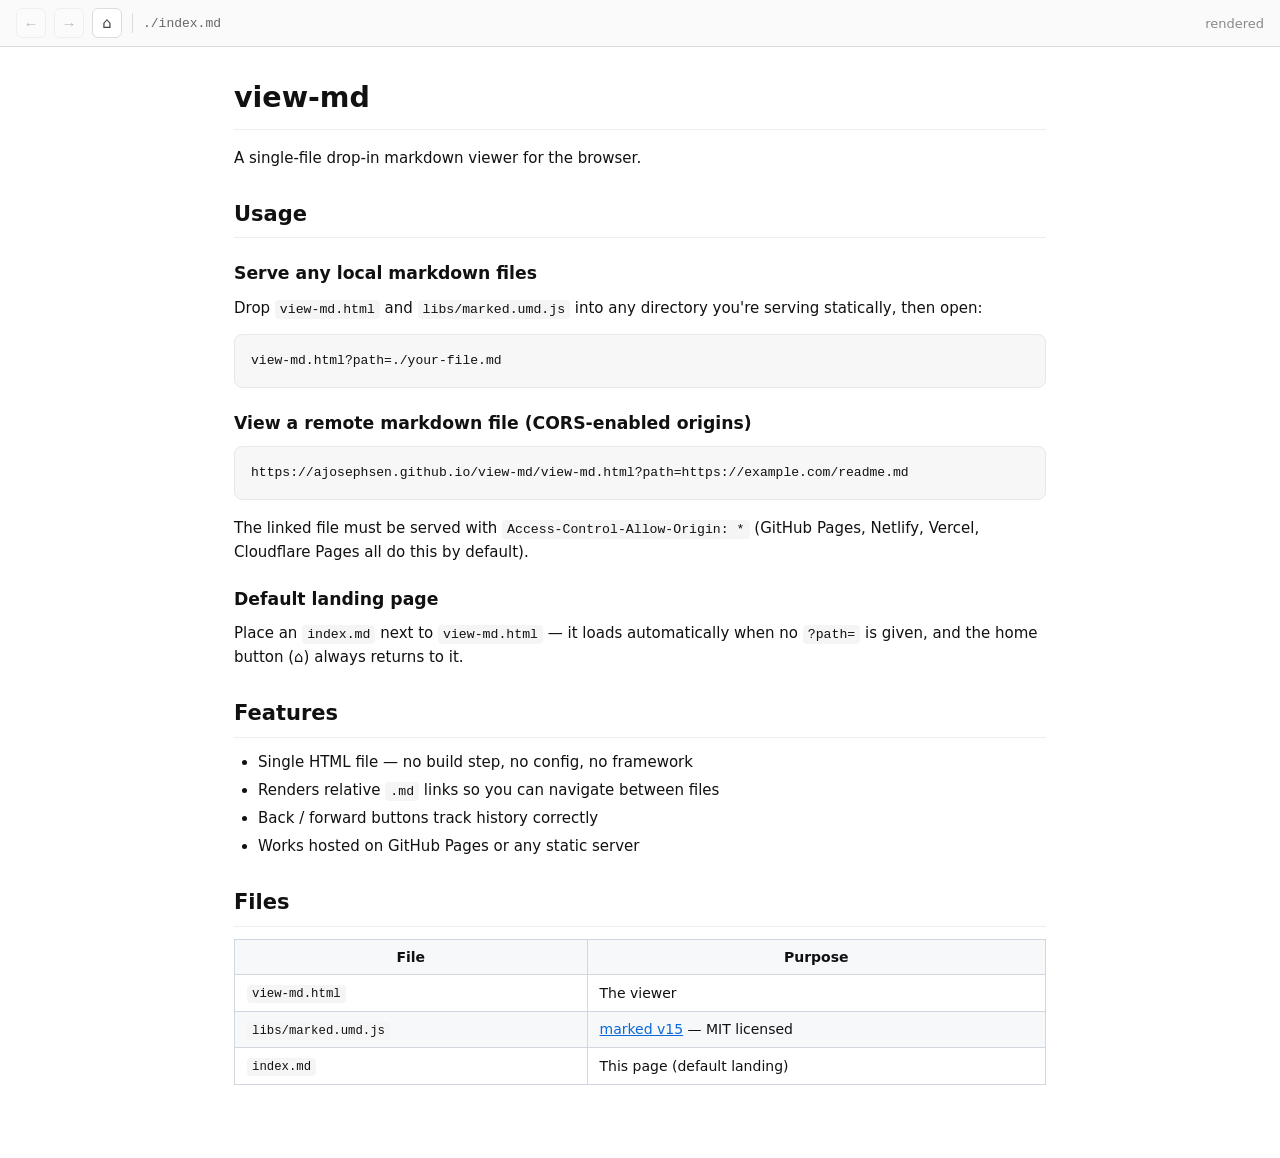
==== view-md.html @ 4ab385a2 "Initial commit: view-md single-file markdown viewer" ====
<!doctype html>
<html lang="en">
<head>
  <meta charset="UTF-8" />
  <meta name="viewport" content="width=device-width, initial-scale=1.0" />
  <title>Markdown Viewer</title>
  <style>
    *, *::before, *::after { box-sizing: border-box; }
    body { font-family: system-ui, -apple-system, Segoe UI, Roboto, sans-serif; margin: 0; color: #111; background: #fff; }

    #topbar {
      display: flex; align-items: center; gap: 8px;
      padding: 8px 16px; border-bottom: 1px solid #ddd;
      background: #fafafa; position: sticky; top: 0; z-index: 10;
    }
    .nav-btn {
      display: inline-flex; align-items: center; justify-content: center;
      width: 30px; height: 30px; border: 1px solid #ddd; border-radius: 6px;
      background: #fff; cursor: pointer; font-size: 15px; color: #444;
      text-decoration: none; user-select: none; flex-shrink: 0;
      transition: background 0.1s, color 0.1s;
    }
    .nav-btn:hover:not([disabled]) { background: #f0f0f0; color: #111; }
    .nav-btn[disabled] { opacity: 0.35; cursor: default; pointer-events: none; }
    .nav-sep { width: 1px; height: 20px; background: #ddd; margin: 0 2px; flex-shrink: 0; }
    #filePath {
      font-size: 13px; color: #666; font-family: ui-monospace, SFMono-Regular, Menlo, monospace;
      overflow: hidden; text-overflow: ellipsis; white-space: nowrap; min-width: 0;
    }
    #status { font-size: 13px; color: #888; margin-left: auto; white-space: nowrap; }

    #content {
      max-width: 860px; margin: 0 auto; padding: 28px 24px 60px;
      font-size: 15px; line-height: 1.6;
    }

    /* Markdown styling */
    #content h1 { font-size: 1.9em; border-bottom: 1px solid #eee; padding-bottom: 8px; margin: 0 0 16px; }
    #content h2 { font-size: 1.4em; border-bottom: 1px solid #eee; padding-bottom: 6px; margin: 28px 0 12px; }
    #content h3 { font-size: 1.15em; margin: 22px 0 8px; }
    #content h4, #content h5, #content h6 { margin: 18px 0 6px; }
    #content p { margin: 0 0 14px; }
    #content ul, #content ol { padding-left: 24px; margin: 0 0 14px; }
    #content li { margin-bottom: 4px; }
    #content code {
      font-family: ui-monospace, SFMono-Regular, Menlo, monospace;
      background: #f5f5f5; padding: 2px 5px; border-radius: 4px; font-size: 0.88em;
    }
    #content pre {
      background: #f7f7f7; border: 1px solid #e8e8e8; border-radius: 8px;
      padding: 14px 16px; overflow-x: auto; margin: 0 0 16px;
    }
    #content pre code { background: none; padding: 0; font-size: 0.87em; }
    #content blockquote {
      border-left: 4px solid #d0d7de; margin: 0 0 14px; padding: 4px 16px; color: #555;
    }
    #content table { border-collapse: collapse; width: 100%; margin: 0 0 16px; font-size: 14px; }
    #content th, #content td { border: 1px solid #d0d7de; padding: 6px 12px; }
    #content th { background: #f6f8fa; font-weight: 600; }
    #content tr:nth-child(even) { background: #f6f8fa; }
    #content a { color: #0969da; }
    #content a:hover { text-decoration: none; }
    #content hr { border: none; border-top: 1px solid #eee; margin: 24px 0; }
    #content img { max-width: 100%; border-radius: 4px; }

    #error {
      display: none; margin: 40px auto; max-width: 600px; padding: 20px 24px;
      background: #fff8f8; border: 1px solid #fca5a5; border-radius: 8px; color: #991b1b;
    }
    #error code { background: #fee2e2; }
  </style>
</head>
<body>

  <div id="topbar">
    <button class="nav-btn" id="btnBack"    title="Back">&#8592;</button>
    <button class="nav-btn" id="btnForward" title="Forward">&#8594;</button>
    <a class="nav-btn"  href="view-md.html" title="Home (index.md)">&#8962;</a>
    <div class="nav-sep"></div>
    <span id="filePath">—</span>
    <span id="status">Loading…</span>
  </div>

  <div id="error">
    <strong>Could not load file</strong><br>
    <span id="errorDetail"></span>
  </div>

  <div id="content"></div>

  <script src="./libs/marked.umd.js"></script>
  <script>
    const content     = document.getElementById('content');
    const filePath    = document.getElementById('filePath');
    const status      = document.getElementById('status');
    const errorBox    = document.getElementById('error');
    const errorDetail = document.getElementById('errorDetail');
    const btnBack     = document.getElementById('btnBack');
    const btnForward  = document.getElementById('btnForward');

    function updateNavButtons() {
      // history.length only tells us total entries, not position.
      // We track position ourselves via sessionStorage.
      const pos = parseInt(sessionStorage.getItem('mdNavPos') || '0', 10);
      const len = parseInt(sessionStorage.getItem('mdNavLen') || '1', 10);
      btnBack.disabled    = pos <= 0;
      btnForward.disabled = pos >= len - 1;
    }

    btnBack.addEventListener('click', () => history.back());
    btnForward.addEventListener('click', () => history.forward());

    // Track navigation position so we can en/disable the buttons.
    window.addEventListener('pageshow', updateNavButtons);

    // Given a link href found inside a markdown file at currentFilePath (relative to
    // this page), resolve it to a path also relative to this page.
    function resolveRelative(href, currentFilePath) {
      try {
        const pageDir = window.location.href.split('?')[0].replace(/[^/]+$/, '');
        const fileUrl = new URL(currentFilePath, pageDir);
        const fileDir = fileUrl.href.replace(/[^/]+$/, '');
        const resolved = new URL(href, fileDir);
        // Build relative path from pageDir back to resolved
        const pageParts  = new URL(pageDir).pathname.replace(/\/$/, '').split('/').filter(Boolean);
        const resParts   = resolved.pathname.split('/').filter(Boolean);
        let i = 0;
        while (i < pageParts.length && i < resParts.length && pageParts[i] === resParts[i]) i++;
        const ups  = pageParts.length - i;
        const down = resParts.slice(i).join('/');
        return (ups > 0 ? '../'.repeat(ups) : './') + down;
      } catch (e) {
        return href; // leave unchanged on error
      }
    }

    function renderMarkdown(text, currentFilePath) {
      const m = window.marked;
      if (!m) return null;
      try {
        // Custom renderer: rewrite .md links to open through view-md.html
        const renderer = new m.Renderer();
        renderer.link = function({ href, title, tokens }) {
          const labelHtml = tokens ? m.Parser.parseInline(tokens, renderer) : (title || href);
          if (href && /\.md(#.*)?$/i.test(href) && !/^https?:\/\//i.test(href)) {
            const anchor  = href.includes('#') ? href.slice(href.indexOf('#')) : '';
            const mdHref  = href.includes('#') ? href.slice(0, href.indexOf('#')) : href;
            const resolved = resolveRelative(mdHref, currentFilePath);
            const dest = `view-md.html?path=${encodeURIComponent(resolved)}${anchor}`;
            const titleAttr = title ? ` title="${title}"` : '';
            return `<a href="${dest}"${titleAttr}>${labelHtml}</a>`;
          }
          const titleAttr = title ? ` title="${title}"` : '';
          const ext = href && (href.startsWith('http') || href.startsWith('//')) ? ' target="_blank" rel="noopener"' : '';
          return `<a href="${href}"${titleAttr}${ext}>${labelHtml}</a>`;
        };

        if (typeof m.parse === 'function') return m.parse(text, { renderer });
        if (typeof m === 'function') return m(text, { renderer });
      } catch (e) {
        console.error('Markdown render failed:', e);
      }
      return null;
    }

    function getPathParam() {
      // Accept ?path=... or ?=... or bare hash #...
      const params = new URLSearchParams(window.location.search);
      if (params.has('path')) return params.get('path');
      // Fallback: first positional value (e.g. ?../foo/bar.md)
      const raw = window.location.search.slice(1);
      if (raw && !raw.includes('=')) return decodeURIComponent(raw);
      // Fallback: hash
      const hash = window.location.hash.slice(1);
      if (hash) return decodeURIComponent(hash);
      return null;
    }

    async function loadFile(path) {
      filePath.textContent = path;
      document.title = path.split('/').pop() + ' — Markdown Viewer';

      const res = await fetch(path);
      if (!res.ok) throw new Error(`HTTP ${res.status} — ${path}`);
      const text = await res.text();

      const html = renderMarkdown(text, path);
      if (html !== null) {
        content.innerHTML = html;
        status.textContent = 'rendered';
      } else {
        content.textContent = text;
        status.textContent = 'plain text (marked unavailable)';
      }
    }

    const DEFAULT_FILE = './index.md';

    // Maintain nav position using history.state (survives back/forward) and
    // sessionStorage for the total stack length.
    (function initNavTracking() {
      if (history.state && typeof history.state.mdNavPos === 'number') {
        // Restored via back/forward — position is already in history.state
        sessionStorage.setItem('mdNavPos', history.state.mdNavPos);
      } else {
        // Fresh navigation — advance the position counter
        const prev = parseInt(sessionStorage.getItem('mdNavPos') || '-1', 10);
        const newPos = prev + 1;
        sessionStorage.setItem('mdNavPos', newPos);
        sessionStorage.setItem('mdNavLen', newPos + 1);
        history.replaceState({ mdNavPos: newPos }, '');
      }
      updateNavButtons();
    })();

    (async () => {
      const path = getPathParam() || DEFAULT_FILE;

      try {
        await loadFile(path);
        status.textContent = 'rendered';
      } catch (err) {
        if (path === DEFAULT_FILE) {
          // Default index not found — show usage hint
          filePath.textContent = 'No file specified';
          status.textContent = '';
          content.innerHTML = `
            <h2>Markdown Viewer</h2>
            <p>Provide a file path via the <code>path</code> query parameter:</p>
            <pre>view-md.html?path=../project-data/projects/my-project.md</pre>
            <p class="muted">Or place an <code>index.md</code> next to this file for a default landing page.</p>
          `;
        } else {
          status.textContent = 'error';
          errorBox.style.display = 'block';
          errorDetail.innerHTML = `<code>${String(err)}</code>`;
          content.innerHTML = '';
        }
      }
    })();
  </script>
</body>
</html>
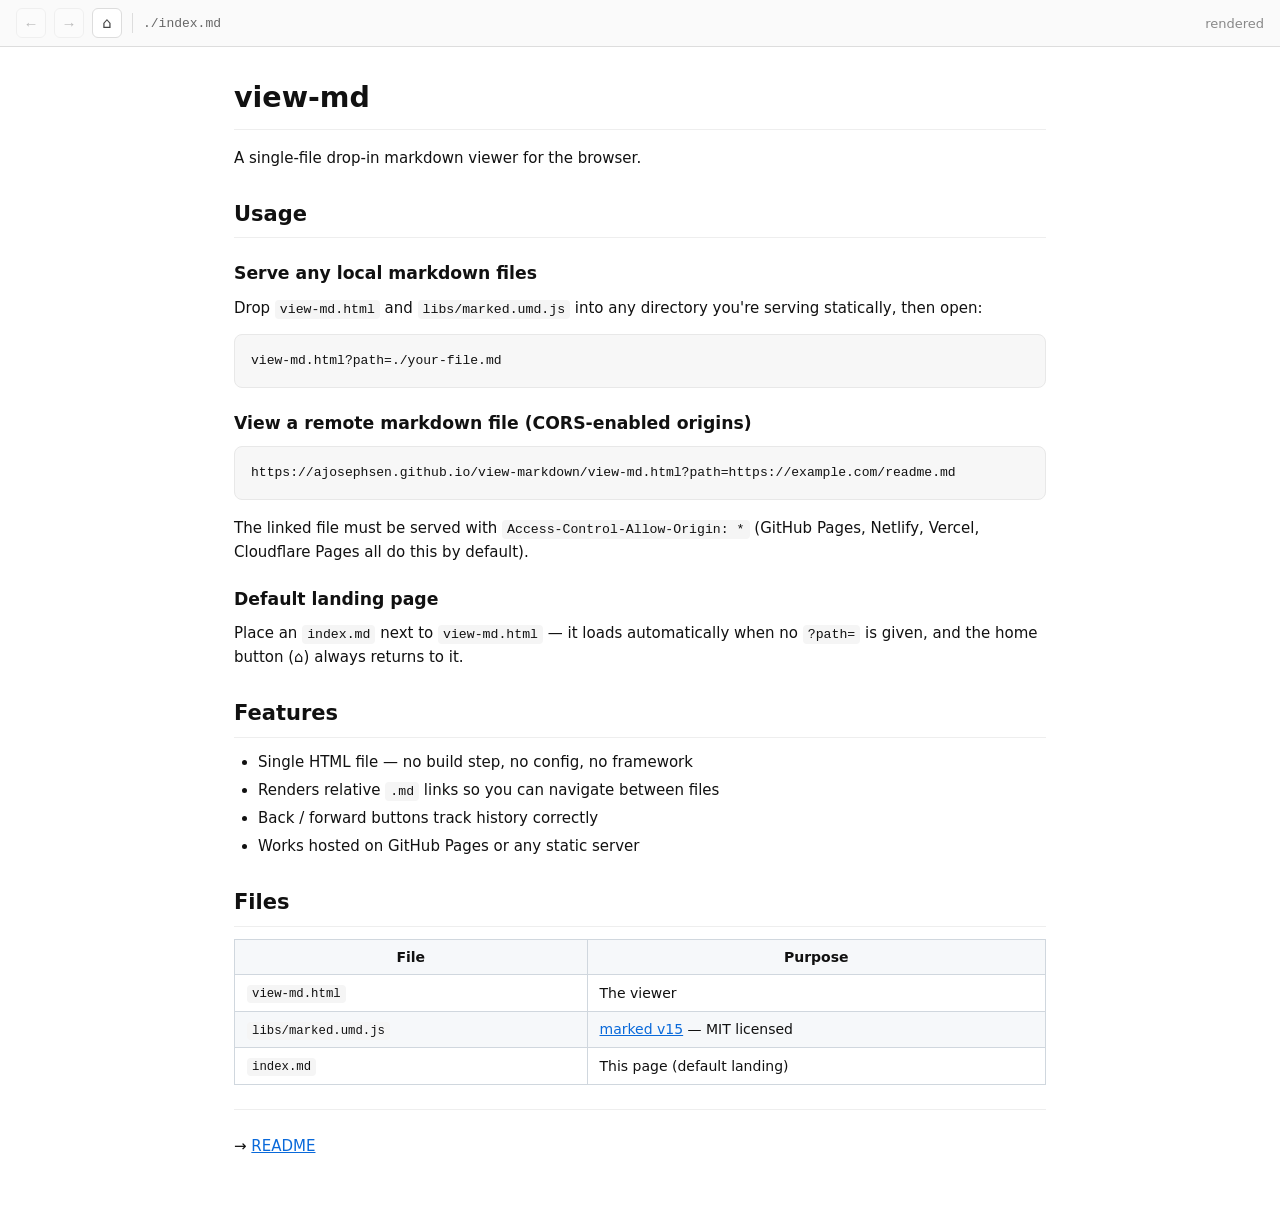
==== commit 578981c8: "Cross-link README/index, add ?css= stylesheet parameter to viewer" ====
--- a/view-md.html
+++ b/view-md.html
@@ -176,6 +176,17 @@
       return null;
     }
 
+    // Inject an extra stylesheet if ?css= is provided
+    (function applyCssParam() {
+      const params = new URLSearchParams(window.location.search);
+      const cssPath = params.get('css');
+      if (!cssPath) return;
+      const link = document.createElement('link');
+      link.rel = 'stylesheet';
+      link.href = cssPath;
+      document.head.appendChild(link);
+    })();
+
     async function loadFile(path) {
       filePath.textContent = path;
       document.title = path.split('/').pop() + ' — Markdown Viewer';
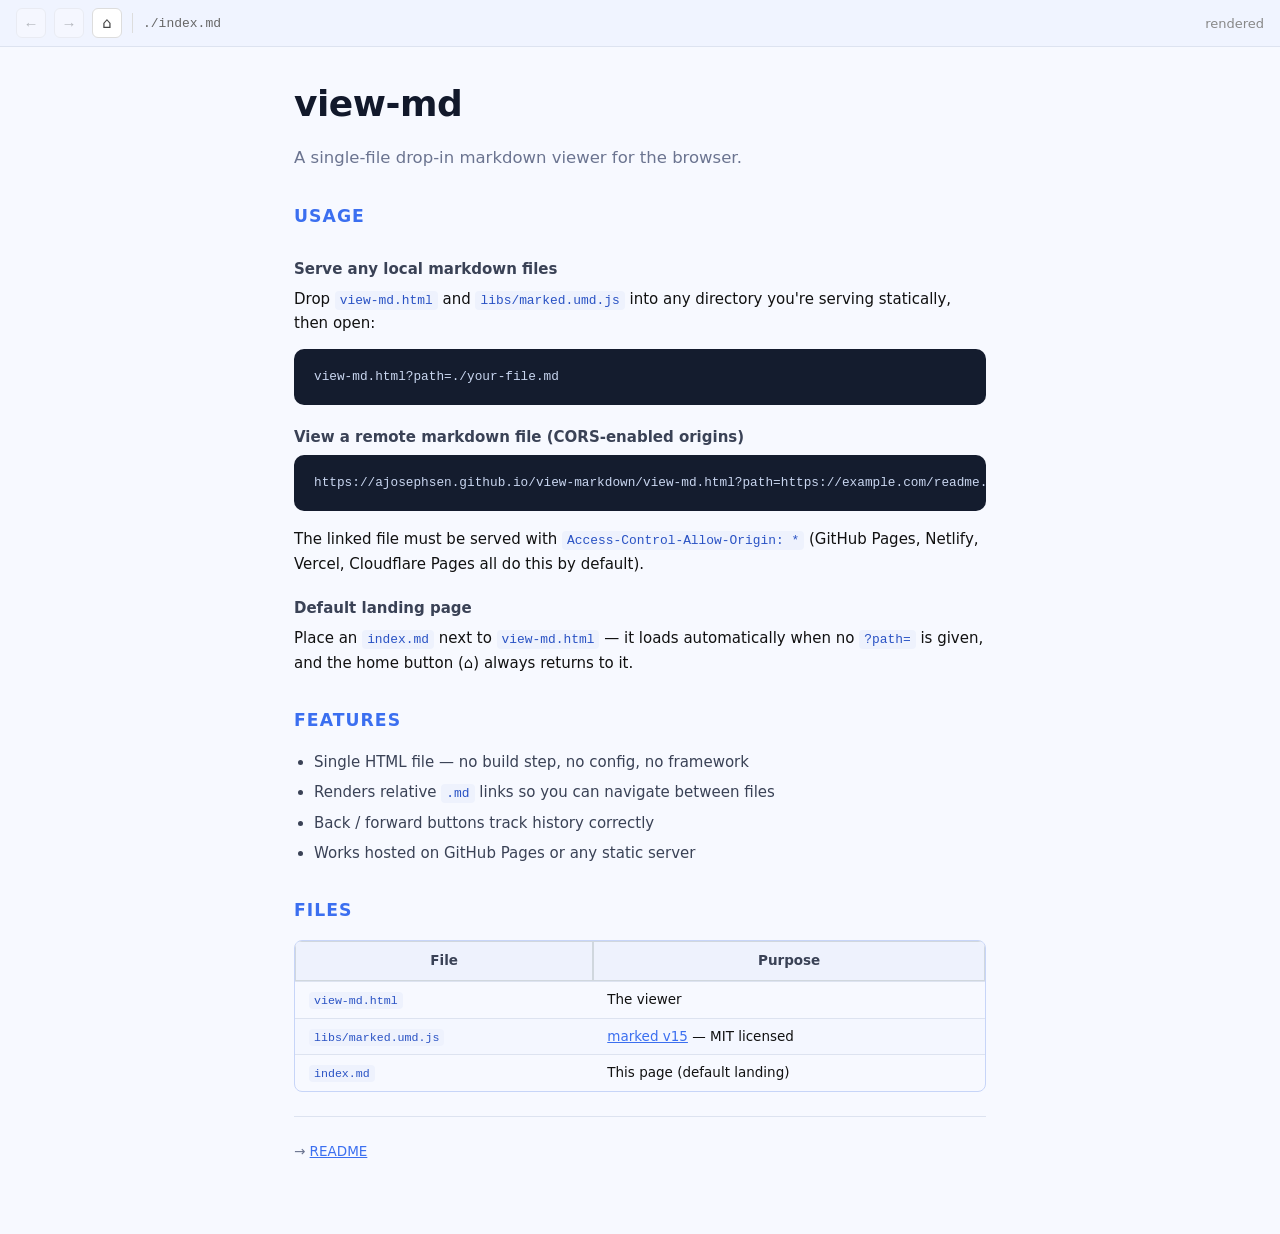
==== commit d19ccbe2: "Auto-discover viewer.css next to md file; rename index.css -> viewer.css" ====
--- a/view-md.html
+++ b/view-md.html
@@ -176,20 +176,40 @@
       return null;
     }
 
-    // Inject an extra stylesheet if ?css= is provided
-    (function applyCssParam() {
+    // Inject a stylesheet for the current markdown file.
+    // Priority: explicit ?css= param > viewer.css next to the md file.
+    // CSS <link> elements fail silently on 404 — no pre-check needed.
+    // Works cross-origin because browsers load CSS without CORS restrictions.
+    function applyMdCss(mdPath) {
+      // Remove any previously injected md stylesheet
+      const prev = document.getElementById('md-css');
+      if (prev) prev.remove();
+
+      // Explicit ?css= takes priority
       const params = new URLSearchParams(window.location.search);
-      const cssPath = params.get('css');
-      if (!cssPath) return;
-      const link = document.createElement('link');
-      link.rel = 'stylesheet';
-      link.href = cssPath;
-      document.head.appendChild(link);
-    })();
+      const explicit = params.get('css');
+      if (explicit) {
+        const link = document.createElement('link');
+        link.rel = 'stylesheet'; link.id = 'md-css'; link.href = explicit;
+        document.head.appendChild(link);
+        return;
+      }
+
+      // Auto-discover: try viewer.css in the same directory as the md file
+      try {
+        const pageBase = window.location.href.split('?')[0].replace(/[^/]+$/, '');
+        const mdDir = new URL(mdPath, pageBase).href.replace(/[^/]+$/, '');
+        const link = document.createElement('link');
+        link.rel = 'stylesheet'; link.id = 'md-css'; link.href = mdDir + 'viewer.css';
+        document.head.appendChild(link);
+      } catch (e) { /* ignore */ }
+    }
 
     async function loadFile(path) {
       filePath.textContent = path;
       document.title = path.split('/').pop() + ' — Markdown Viewer';
+
+      applyMdCss(path);
 
       const res = await fetch(path);
       if (!res.ok) throw new Error(`HTTP ${res.status} — ${path}`);
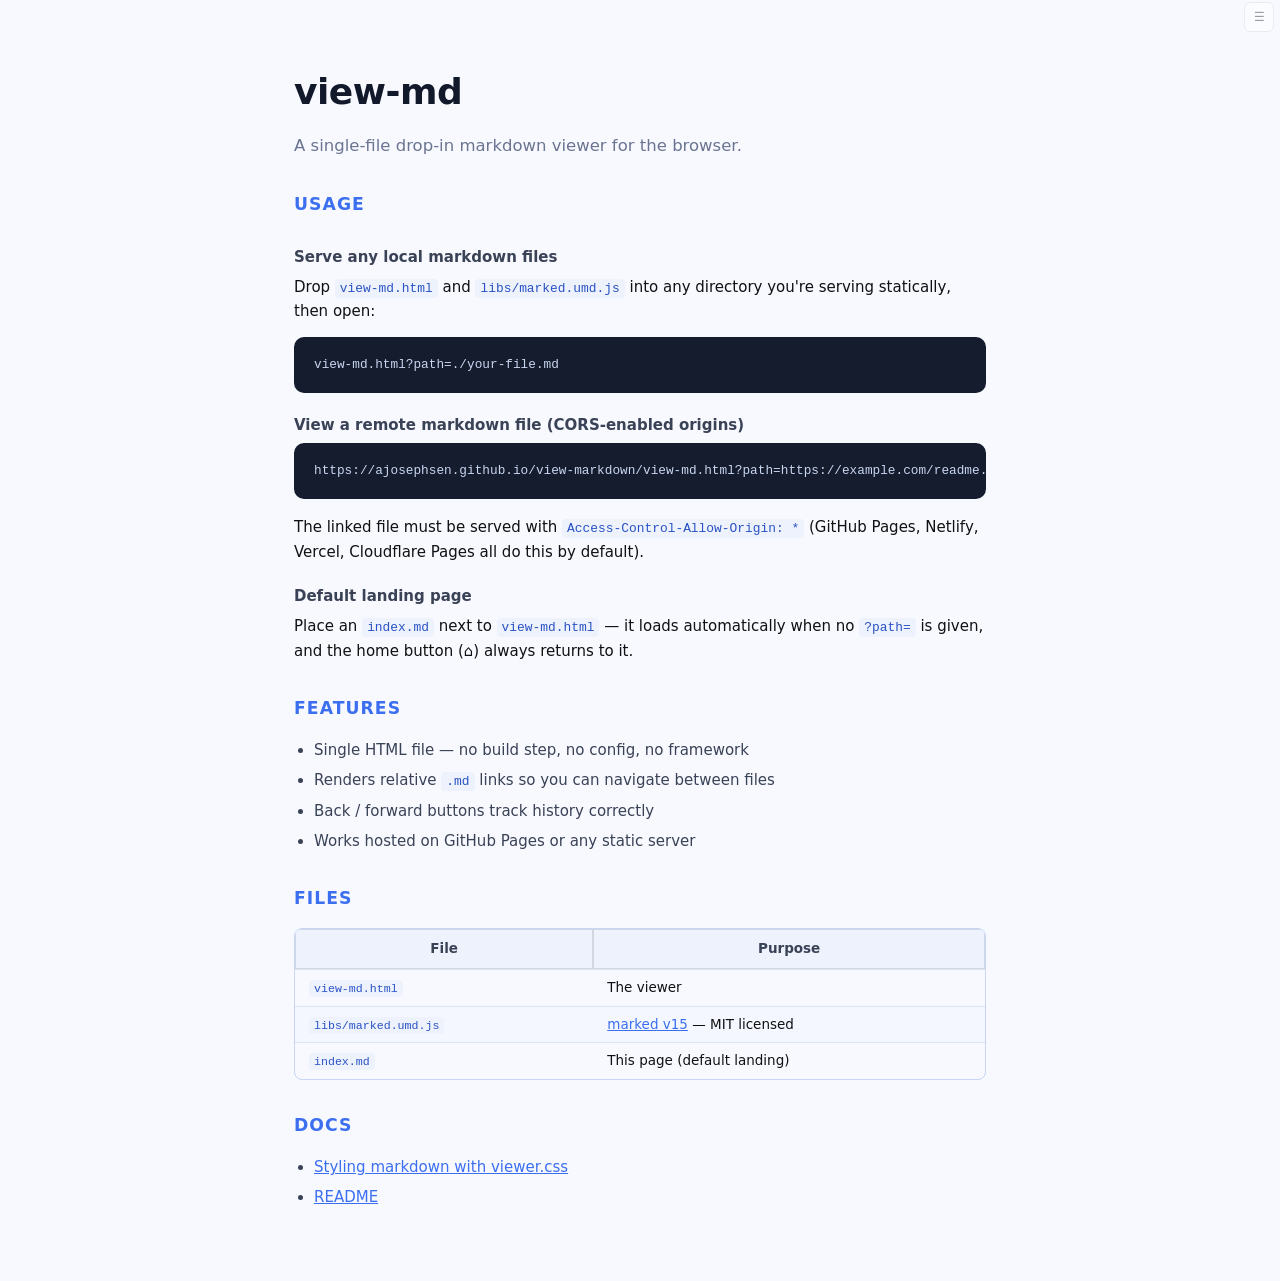
==== commit a3e14915: "Topbar: default collapsed (tiny strip), toggle expands to full bar" ====
--- a/view-md.html
+++ b/view-md.html
@@ -10,9 +10,26 @@
 
     #topbar {
       display: flex; align-items: center; gap: 8px;
-      padding: 8px 16px; border-bottom: 1px solid #ddd;
+      padding: 3px 8px; border-bottom: 1px solid #e8e8e8;
       background: #fafafa; position: sticky; top: 0; z-index: 10;
-    }
+      transition: padding 0.15s;
+      min-height: 32px;
+    }
+    /* Collapsed: hide everything except the toggle button */
+    #topbar.collapsed .nav-btn:not(#btnToggle),
+    #topbar.collapsed a.nav-btn,
+    #topbar.collapsed .nav-sep,
+    #topbar.collapsed #filePath,
+    #topbar.collapsed #status {
+      display: none;
+    }
+    #topbar.collapsed {
+      padding: 2px 6px;
+      background: transparent;
+      border-bottom-color: transparent;
+    }
+    #btnToggle { margin-left: auto; font-size: 12px; opacity: 0.5; }
+    #btnToggle:hover { opacity: 1; }
     .nav-btn {
       display: inline-flex; align-items: center; justify-content: center;
       width: 30px; height: 30px; border: 1px solid #ddd; border-radius: 6px;
@@ -72,13 +89,14 @@
 </head>
 <body>
 
-  <div id="topbar">
+  <div id="topbar" class="collapsed">
     <button class="nav-btn" id="btnBack"    title="Back">&#8592;</button>
     <button class="nav-btn" id="btnForward" title="Forward">&#8594;</button>
     <a class="nav-btn"  href="view-md.html" title="Home (index.md)">&#8962;</a>
     <div class="nav-sep"></div>
     <span id="filePath">—</span>
     <span id="status">Loading…</span>
+    <button class="nav-btn" id="btnToggle" title="Expand/collapse toolbar">☰</button>
   </div>
 
   <div id="error">
@@ -97,6 +115,19 @@
     const errorDetail = document.getElementById('errorDetail');
     const btnBack     = document.getElementById('btnBack');
     const btnForward  = document.getElementById('btnForward');
+    const topbar      = document.getElementById('topbar');
+    const btnToggle   = document.getElementById('btnToggle');
+
+    // Topbar collapse/expand — persisted in localStorage
+    (function initTopbar() {
+      const collapsed = localStorage.getItem('mdTopbarCollapsed') !== 'false';
+      topbar.classList.toggle('collapsed', collapsed);
+    })();
+
+    btnToggle.addEventListener('click', () => {
+      const isCollapsed = topbar.classList.toggle('collapsed');
+      localStorage.setItem('mdTopbarCollapsed', isCollapsed);
+    });
 
     function updateNavButtons() {
       // history.length only tells us total entries, not position.
@@ -177,15 +208,14 @@
     }
 
     // Inject a stylesheet for the current markdown file.
-    // Priority: explicit ?css= param > viewer.css next to the md file.
-    // CSS <link> elements fail silently on 404 — no pre-check needed.
-    // Works cross-origin because browsers load CSS without CORS restrictions.
-    function applyMdCss(mdPath) {
+    // Priority: explicit ?css= param > nearest viewer.css walking up from the md file's
+    // directory to the origin root (first found wins, like .editorconfig / .gitignore).
+    async function applyMdCss(mdPath) {
       // Remove any previously injected md stylesheet
       const prev = document.getElementById('md-css');
       if (prev) prev.remove();
 
-      // Explicit ?css= takes priority
+      // Explicit ?css= takes priority — inject and return immediately
       const params = new URLSearchParams(window.location.search);
       const explicit = params.get('css');
       if (explicit) {
@@ -195,13 +225,36 @@
         return;
       }
 
-      // Auto-discover: try viewer.css in the same directory as the md file
+      // Build list of candidate viewer.css URLs from md dir up to origin root
       try {
         const pageBase = window.location.href.split('?')[0].replace(/[^/]+$/, '');
-        const mdDir = new URL(mdPath, pageBase).href.replace(/[^/]+$/, '');
-        const link = document.createElement('link');
-        link.rel = 'stylesheet'; link.id = 'md-css'; link.href = mdDir + 'viewer.css';
-        document.head.appendChild(link);
+        const mdUrl = new URL(mdPath, pageBase);
+        const origin = mdUrl.origin;
+
+        // Collect directory segments from origin root to md file's dir
+        const mdDir = mdUrl.href.replace(/[^/]+$/, '');
+        const rel = mdDir.startsWith(origin) ? mdDir.slice(origin.length) : null;
+        if (!rel) return;
+
+        const parts = rel.replace(/\/$/, '').split('/').filter(Boolean);
+        // Candidates: md dir first, then each parent up to origin root
+        const candidates = [];
+        for (let i = parts.length; i >= 0; i--) {
+          candidates.push(origin + (parts.slice(0, i).join('/') ? '/' + parts.slice(0, i).join('/') + '/' : '/') + 'viewer.css');
+        }
+
+        // Walk candidates, use the first that returns 200
+        for (const url of candidates) {
+          try {
+            const res = await fetch(url, { method: 'HEAD' });
+            if (res.ok) {
+              const link = document.createElement('link');
+              link.rel = 'stylesheet'; link.id = 'md-css'; link.href = url;
+              document.head.appendChild(link);
+              return;
+            }
+          } catch (e) { /* network error — try next */ }
+        }
       } catch (e) { /* ignore */ }
     }
 
